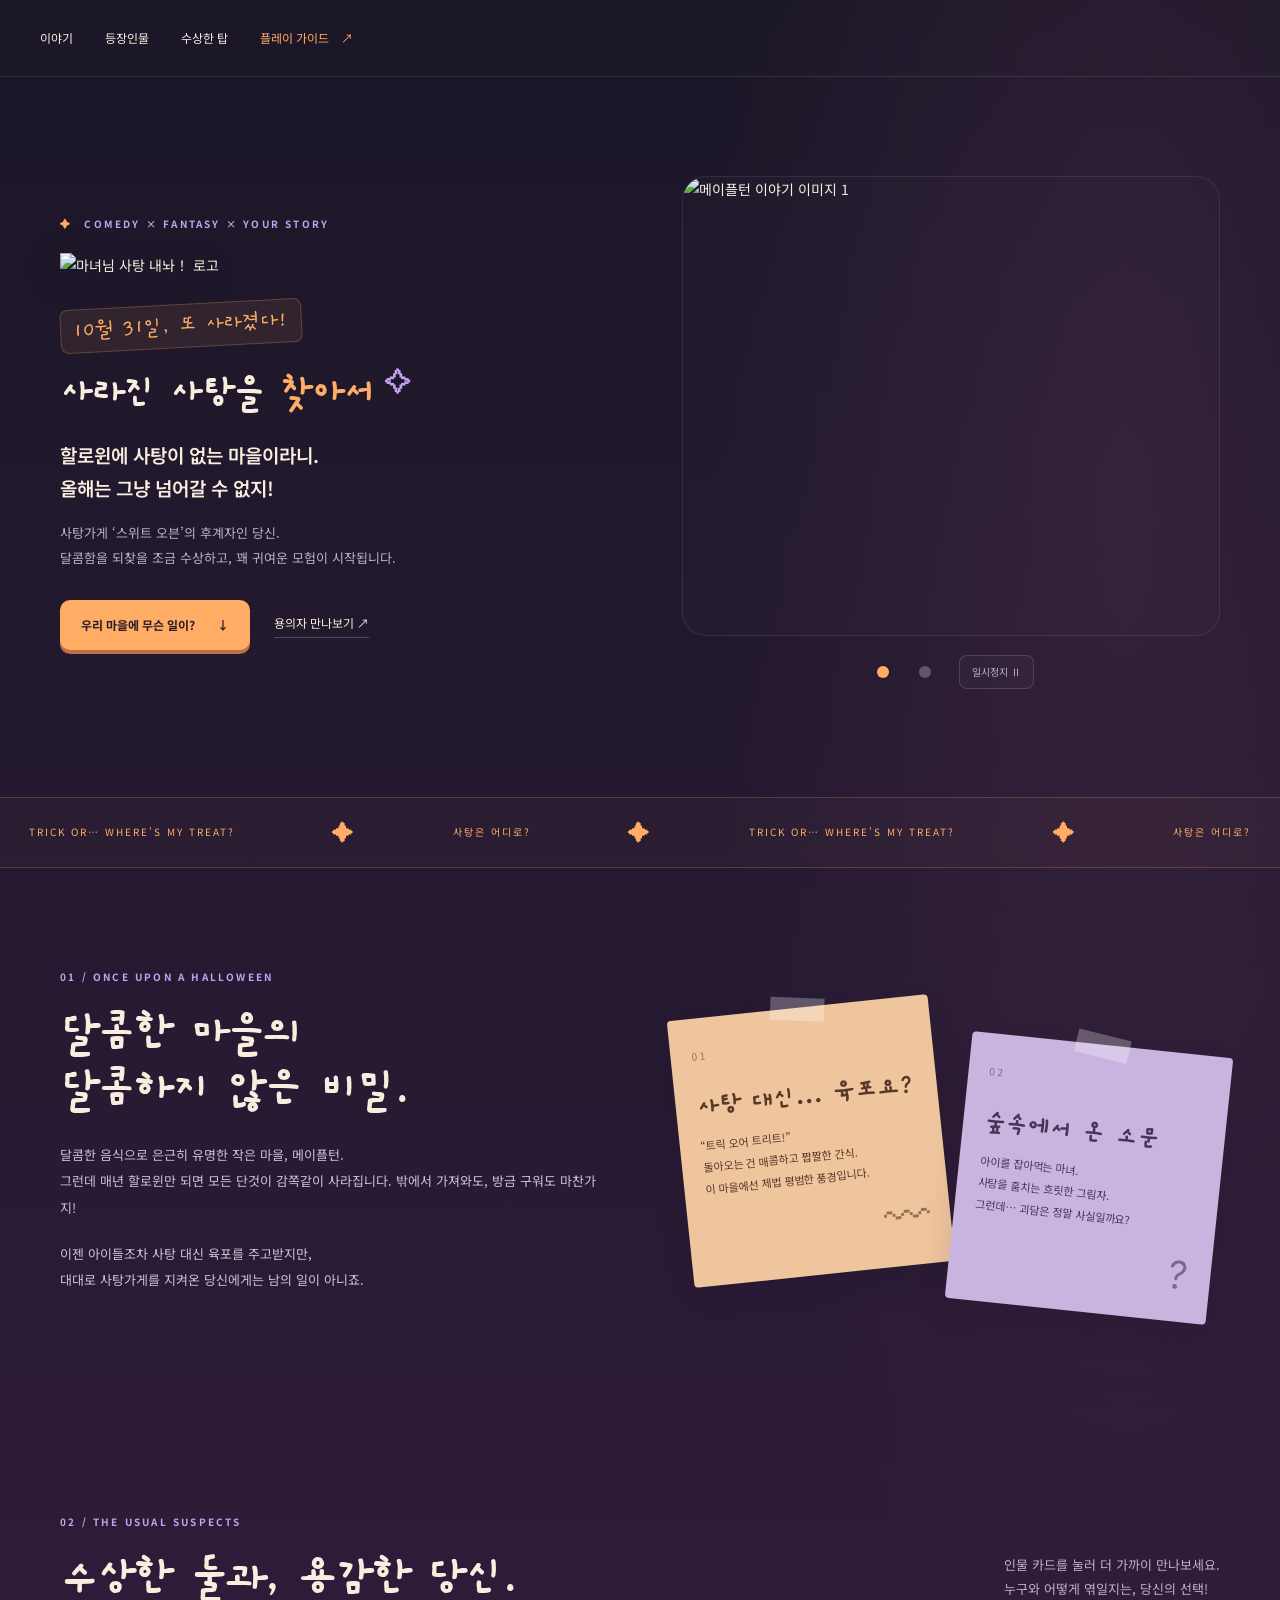
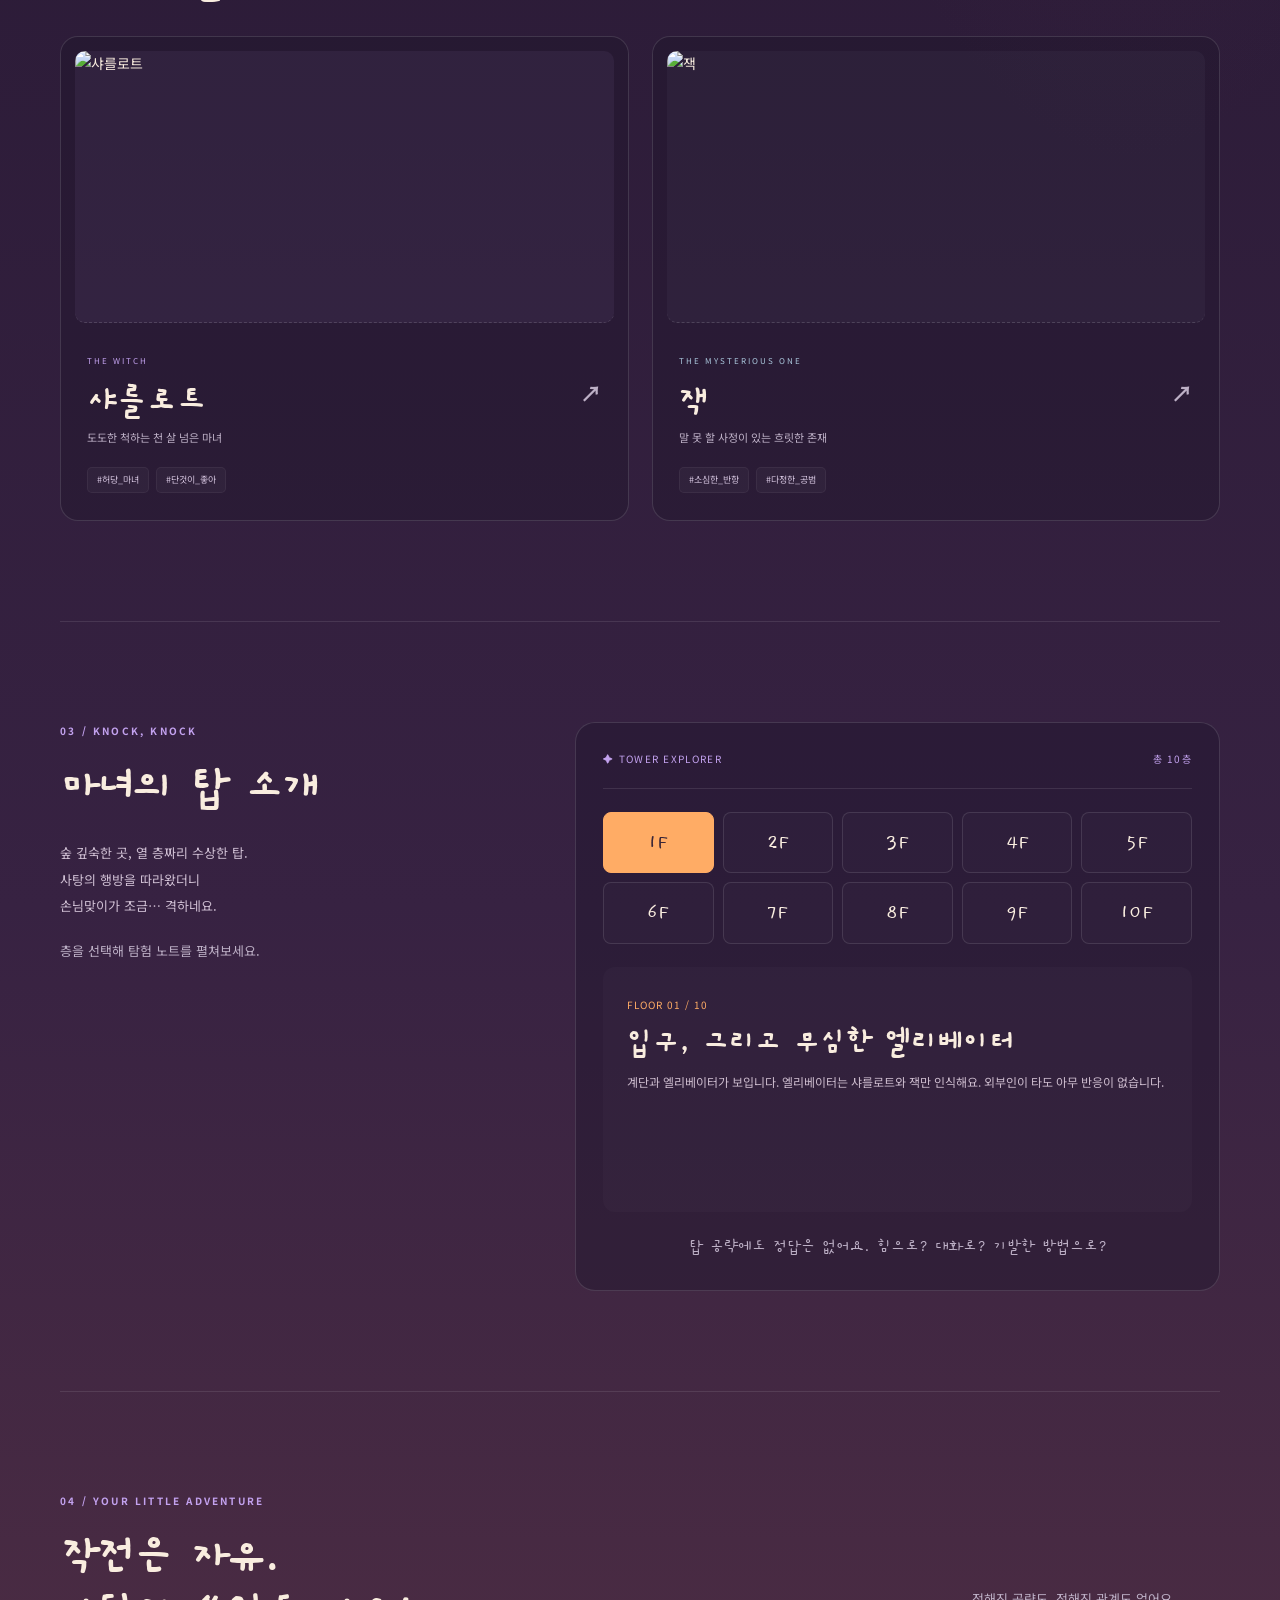
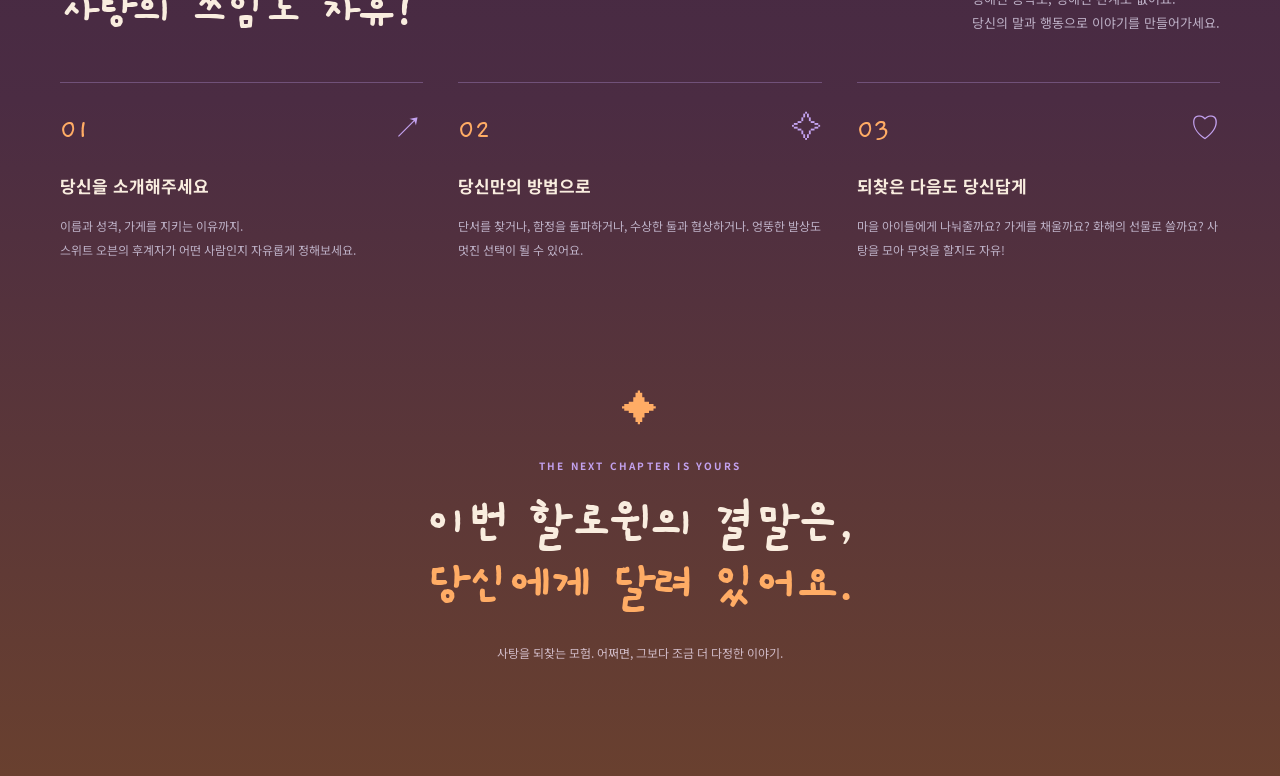
==== index.html @ b14e4f84 "사이트" ====
<!doctype html>
<html lang="ko">
<head>
  <meta charset="UTF-8"><meta name="viewport" content="width=device-width, initial-scale=1">
  <meta name="theme-color" content="#20172e"><meta name="description" content="할로윈마다 사라지는 사탕, 수상한 마녀와 흐릿한 공범. 메이플턴의 사탕가게 후계자가 되어 당신만의 모험을 시작하세요.">
  <title>마녀님 사탕 내놔！</title>
  <link rel="preconnect" href="https://fonts.googleapis.com"><link rel="preconnect" href="https://fonts.gstatic.com" crossorigin>
  <link href="https://fonts.googleapis.com/css2?family=Gaegu:wght@400;700&family=Noto+Sans+KR:wght@400;500;600;700;800&display=swap" rel="stylesheet">
  <link rel="stylesheet" href="./style.css"><script src="./script.js" defer></script>
</head>
<body>
<a class="skip" href="#main">본문으로 건너뛰기</a>
<header class="header"><nav aria-label="주요 메뉴"><a href="#story">이야기</a><a href="#characters">등장인물</a><a href="#tower">수상한 탑</a><a href="#guide">플레이 가이드 <span>↗</span></a></nav></header>
<main id="main">
<section class="hero wrap" aria-labelledby="hero-title">
  <div class="hero-copy"><p class="eyebrow"><span class="tiny-star">✦</span> COMEDY × FANTASY × YOUR STORY</p><img class="hero-logo" src="https://raw.githubusercontent.com/cotton408/a/refs/heads/main/site3.png" alt="마녀님 사탕 내놔！ 로고" decoding="async"><div class="date-tag">10월 31일, 또 사라졌다!</div><h1 id="hero-title">사라진 사탕을 <span>찾아서</span><i aria-hidden="true">✧</i></h1><p class="hero-lead">할로윈에 사탕이 없는 마을이라니.<br>올해는 그냥 넘어갈 수 없지!</p><p class="muted">사탕가게 ‘스위트 오븐’의 후계자인 당신.<br>달콤함을 되찾을 조금 수상하고, 꽤 귀여운 모험이 시작됩니다.</p><div class="hero-actions"><a class="btn primary" href="#story">우리 마을에 무슨 일이? <span>↓</span></a><a class="text-link" href="#characters">용의자 만나보기 ↗</a></div></div>
  <div class="hero-art hero-slideshow" role="region" aria-roledescription="슬라이드 쇼" aria-label="메이플턴 이야기 이미지">
    <div class="slide-stage">
      <img class="hero-slide is-active" src="https://raw.githubusercontent.com/cotton408/a/refs/heads/main/site1.png" alt="메이플턴 이야기 이미지 1" decoding="async" fetchpriority="high" aria-hidden="false">
      <img class="hero-slide" src="https://raw.githubusercontent.com/cotton408/a/refs/heads/main/site2.png" alt="메이플턴 이야기 이미지 2" decoding="async" aria-hidden="true">
    </div>
    <div class="slide-controls"><button type="button" class="slide-dot" aria-label="첫 번째 이미지 보기" aria-pressed="true" data-slide="0"></button><button type="button" class="slide-dot" aria-label="두 번째 이미지 보기" aria-pressed="false" data-slide="1"></button><button type="button" class="slide-pause" aria-label="자동 전환 일시정지">일시정지 Ⅱ</button></div>
  </div>
</section>
<div class="ticker" aria-hidden="true"><span>TRICK OR… WHERE'S MY TREAT?</span><b>✦</b><span>사탕은 어디로?</span><b>✦</b><span>TRICK OR… WHERE'S MY TREAT?</span><b>✦</b><span>사탕은 어디로?</span></div>
<section id="story" class="section wrap story"><div><p class="eyebrow">01 / ONCE UPON A HALLOWEEN</p><h2>달콤한 마을의<br>달콤하지 않은 비밀.</h2><p class="body-copy">달콤한 음식으로 은근히 유명한 작은 마을, 메이플턴.<br>그런데 매년 할로윈만 되면 모든 단것이 감쪽같이 사라집니다. 밖에서 가져와도, 방금 구워도 마찬가지!</p><p class="body-copy">이젠 아이들조차 사탕 대신 육포를 주고받지만,<br>대대로 사탕가게를 지켜온 당신에게는 남의 일이 아니죠.</p></div><div class="story-notes"><article class="note note-orange"><span class="note-number">01</span><h3>사탕 대신… 육포요?</h3><p>“트릭 오어 트리트!”<br>돌아오는 건 매콤하고 짭짤한 간식.<br>이 마을에선 제법 평범한 풍경입니다.</p><span class="note-doodle" aria-hidden="true">〰</span></article><article class="note note-purple"><span class="note-number">02</span><h3>숲속에서 온 소문</h3><p>아이를 잡아먹는 마녀.<br>사탕을 훔치는 흐릿한 그림자.<br>그런데… 괴담은 정말 사실일까요?</p><span class="note-doodle" aria-hidden="true">?</span></article></div></section>
<section id="characters" class="section wrap"><div class="section-top"><div><p class="eyebrow">02 / THE USUAL SUSPECTS</p><h2>수상한 둘과, 용감한 당신.</h2></div><p class="muted">인물 카드를 눌러 더 가까이 만나보세요.<br>누구와 어떻게 엮일지는, 당신의 선택!</p></div><div class="character-grid">
<button class="character witch" data-character="charlotte" aria-haspopup="dialog"><div class="portrait character-image"><img src="https://ywoo.uk/candys/샤를로트/1.png" alt="샤를로트" loading="lazy" decoding="async"></div><div class="character-info"><span class="character-index">THE WITCH</span><h3>샤를로트 <span>↗</span></h3><p>도도한 척하는 천 살 넘은 마녀</p><div class="tags"><span>#허당_마녀</span><span>#단것이_좋아</span></div></div></button>
<button class="character jack" data-character="jack" aria-haspopup="dialog"><div class="portrait character-image"><img src="https://ywoo.uk/candys/잭/1.png" alt="잭" loading="lazy" decoding="async"></div><div class="character-info"><span class="character-index">THE MYSTERIOUS ONE</span><h3>잭 <span>↗</span></h3><p>말 못 할 사정이 있는 흐릿한 존재</p><div class="tags"><span>#소심한_반항</span><span>#다정한_공범</span></div></div></button>
</div></section>
<section id="tower" class="section wrap tower-section"><div class="tower-intro"><p class="eyebrow">03 / KNOCK, KNOCK</p><h2>마녀의 탑 소개</h2><p class="body-copy">숲 깊숙한 곳, 열 층짜리 수상한 탑.<br>사탕의 행방을 따라왔더니<br>손님맞이가 조금… 격하네요.</p><p class="muted">층을 선택해 탐험 노트를 펼쳐보세요.</p></div><div class="tower-explorer"><div class="tower-bar"><span>✦ TOWER EXPLORER</span><span>총 10층</span></div><div class="floor-buttons" role="group" aria-label="탑의 층 선택"></div><article class="floor-detail" aria-live="polite"></article><p class="tower-hint">탑 공략에도 정답은 없어요. 힘으로? 대화로? 기발한 방법으로?</p></div></section>
<section id="guide" class="section wrap"><div class="section-top"><div><p class="eyebrow">04 / YOUR LITTLE ADVENTURE</p><h2>작전은 자유.<br>사탕의 쓰임도 자유!</h2></div><p class="muted">정해진 공략도, 정해진 관계도 없어요.<br>당신의 말과 행동으로 이야기를 만들어가세요.</p></div><div class="guide-grid"><article><span class="guide-icon">01 <i>↗</i></span><h3>당신을 소개해주세요</h3><p>이름과 성격, 가게를 지키는 이유까지.<br>스위트 오븐의 후계자가 어떤 사람인지 자유롭게 정해보세요.</p></article><article><span class="guide-icon">02 <i>✧</i></span><h3>당신만의 방법으로</h3><p>단서를 찾거나, 함정을 돌파하거나, 수상한 둘과 협상하거나. 엉뚱한 발상도 멋진 선택이 될 수 있어요.</p></article><article><span class="guide-icon">03 <i>♡</i></span><h3>되찾은 다음도 당신답게</h3><p>마을 아이들에게 나눠줄까요? 가게를 채울까요? 화해의 선물로 쓸까요? 사탕을 모아 무엇을 할지도 자유!</p></article></div>

<div class="closing"><span class="closing-star" aria-hidden="true">✦</span><p class="eyebrow">THE NEXT CHAPTER IS YOURS</p><h2>이번 할로윈의 결말은,<br><span>당신에게 달려 있어요.</span></h2><p>사탕을 되찾는 모험. 어쩌면, 그보다 조금 더 다정한 이야기.</p></div>
</section>
</main>
<dialog id="character-dialog" aria-labelledby="dialog-title"><div class="modal-top"><span>MAPLETON CHARACTER FILE</span><button id="close-dialog" aria-label="상세 설명 닫기">×</button></div><div id="dialog-body"></div></dialog>
</body></html>
---- style.css ----
:root{--ink:#f9eddf;--muted:#bdb0c6;--orange:#ffac65;--purple:#c3a2ef;--line:#ffffff19;--hand:'Gaegu',cursive;--sans:'Noto Sans KR',sans-serif}*{box-sizing:border-box}html{scroll-behavior:smooth;scroll-padding-top:92px}body{margin:0;color:var(--ink);font-family:var(--sans);background:radial-gradient(ellipse at 88% 12%,#59335150,transparent 26%),linear-gradient(180deg,#1b1727 0%,#2b1b37 36%,#372242 63%,#4b2c43 83%,#69402f 100%);font-size:14px;line-height:1.8}a{color:inherit;text-decoration:none}button{font:inherit;color:inherit;cursor:pointer}button,a{-webkit-tap-highlight-color:transparent}button:focus-visible,a:focus-visible{outline:3px solid var(--orange);outline-offset:6px}::selection{background:#ffac65;color:#20172e}.wrap{width:min(1160px,calc(100% - 80px));margin-inline:auto}.header{max-width:1320px;margin:auto;display:flex;justify-content:space-between;align-items:center;padding:27px 40px;border-bottom:1px solid var(--line);gap:24px}.brand{display:flex;align-items:center;gap:12px;font-size:15px;font-weight:800;letter-spacing:1.3px;line-height:1.4}.brand-icon{font-size:36px;color:var(--orange)}.brand small{display:block;color:var(--muted);font-size:10px;font-weight:400;letter-spacing:1px;margin-top:4px}nav{display:flex;gap:32px;font-size:12px}nav a:hover{color:var(--orange)}nav a:last-child{color:var(--orange)}nav span{margin-left:9px}.hero{min-height:720px;padding-block:72px 80px;display:grid;grid-template-columns:1.1fr 1fr;align-items:center;gap:30px}.eyebrow{font-size:10px;font-weight:700;letter-spacing:2.2px;color:var(--purple);margin:0 0 20px}.tiny-star{color:var(--orange);margin-right:7px}.date-tag{display:inline-block;background:#ffac6515;border:1px solid #ffac6540;border-radius:8px;padding:1px 13px;font-family:var(--hand);font-size:22px;color:var(--orange);transform:rotate(-3deg);margin:8px 0 15px}h1,h2,h3,p{margin-top:0}h1{font-family:var(--hand);font-size:clamp(65px,6.7vw,94px);font-weight:700;line-height:.99;letter-spacing:-5px;margin-bottom:24px}h1 span{color:var(--orange)}h1 i{display:inline-block;font-style:normal;font-size:55px;color:var(--purple);margin-left:24px;vertical-align:top}.hero-lead{font-size:19px;font-weight:600;line-height:1.7;margin-bottom:17px}.muted{font-size:13px;line-height:1.9;color:var(--muted)}.hero-actions{display:flex;align-items:center;flex-wrap:wrap;gap:24px;margin-top:30px}.btn{display:inline-flex;justify-content:center;align-items:center;gap:22px;border-radius:10px;padding:13px 20px;border:1px solid transparent;font-size:12px;font-weight:700;transition:transform .2s,background .2s}.btn:hover{transform:translateY(-3px)}.primary{background:var(--orange);color:#2c1c29;box-shadow:0 4px 0 #bd7048}.text-link{font-size:12px;border-bottom:1px solid #ffffff35;padding-bottom:4px}.hero-meta{display:flex;gap:17px;flex-wrap:wrap;margin-top:31px;font-size:10px;color:var(--muted)}.hero-art{height:480px;position:relative;display:flex;align-items:center;justify-content:center}.orbit{position:absolute;width:440px;height:440px;border:1px dashed #c3a2ef30;border-radius:50%;transform:rotate(-20deg)}.placeholder{background:repeating-linear-gradient(135deg,transparent,transparent 13px,#ffffff02 13px,#ffffff02 14px);border:1px dashed #c3a2ef55;display:flex;align-items:center;justify-content:center;flex-direction:column}.hero-placeholder{width:330px;height:385px;border-radius:160px 160px 32px 32px;background-color:#bba2d00b;box-shadow:inset 0 0 90px #a888d20d;transform:rotate(3deg);gap:23px}.placeholder-title{font-family:var(--hand);font-size:29px;line-height:1.1;text-align:center;color:#c3a8d7}.placeholder small{font-size:8px;letter-spacing:1.6px;color:#bca5c4}.ghost{position:relative;width:91px;height:104px;border-radius:50% 50% 17% 17%;background:#ddcfe8;box-shadow:0 0 60px #d4bbff23;animation:float 4s ease-in-out infinite}.ghost:after{content:'';position:absolute;bottom:-9px;left:0;width:100%;height:22px;background:radial-gradient(circle at 15px 0,#ddcfe8 15px,transparent 16px) 0 0/30px 22px}.ghost span{position:absolute;top:41px;left:26px;width:6px;height:10px;background:#4a3659;border-radius:50%}.ghost span+span{left:59px}.ghost b{position:absolute;left:40px;top:58px;width:13px;height:6px;border-bottom:2px solid #4a3659;border-radius:50%}.art-label{position:absolute;top:8px;left:28px;font-size:9px;letter-spacing:3px;transform:rotate(-8deg);color:var(--purple)}.sticker{position:absolute;font-family:var(--hand);font-weight:700;line-height:1.1;box-shadow:0 8px 25px #0002}.sticker span{display:block;font-size:14px;font-weight:400;margin-top:6px}.sticker-one{left:-12px;bottom:67px;background:var(--orange);color:#4d2d2b;transform:rotate(-12deg);padding:17px 23px;font-size:29px;border-radius:7px}.sticker-two{right:-3px;top:91px;background:var(--purple);color:#44324e;transform:rotate(12deg);font-size:36px;padding:12px 19px;border-radius:50% 50% 45% 45%}.spark{position:absolute;color:var(--orange);font-size:55px}.s1{left:3px;top:80px}.s2{right:18px;bottom:68px;font-size:32px;color:var(--purple)}.floating-candy{position:absolute;right:40px;top:20px;font-size:25px;transform:rotate(20deg);color:var(--orange)}.art-caption{position:absolute;bottom:0;font-family:var(--hand);font-size:17px;color:var(--muted)}.ticker{border-block:1px solid #ffac6533;display:flex;justify-content:space-around;align-items:center;gap:40px;padding:16px 0;overflow:hidden;white-space:nowrap;background:#ffac6507;font-size:10px;letter-spacing:2px;color:var(--orange)}.ticker b{font-size:21px}.section{padding-block:100px;scroll-margin-top:15px}h2{font-family:var(--hand);font-size:48px;line-height:1.15;letter-spacing:-1.8px;margin-bottom:25px}.body-copy{font-size:13px;line-height:2.05;color:#d0c0d4;margin-bottom:19px}.story{display:grid;grid-template-columns:1fr 1fr;gap:80px;align-items:center}.quote{border-left:2px solid var(--orange);padding-left:20px;margin-top:28px;font-family:var(--hand);font-size:25px;color:var(--orange)}.quote small{display:block;font-family:var(--sans);font-size:10px;color:var(--muted);margin-top:8px}.story-notes{display:flex;gap:16px;align-items:center}.note{position:relative;width:50%;min-height:268px;border-radius:4px;padding:24px 21px;box-shadow:0 15px 30px #140c2020}.note-orange{background:#efc59e;color:#573929;transform:rotate(-6deg)}.note-purple{background:#c9b4e0;color:#493458;transform:rotate(6deg);margin-top:75px}.note:before{content:'';position:absolute;top:-10px;left:calc(50% - 27px);width:54px;height:23px;background:#fff4;transform:rotate(8deg)}.note-number{font-size:10px;letter-spacing:2px;opacity:.6}.note h3{font-family:var(--hand);font-size:27px;line-height:1.15;margin:24px 0 12px}.note p{font-size:11px;line-height:2}.note-doodle{position:absolute;right:20px;bottom:3px;font-family:var(--hand);font-size:46px;opacity:.6}.section-top{display:flex;justify-content:space-between;align-items:end;gap:30px;margin-bottom:30px}.section-top h2{margin-bottom:0}.section-top .muted{margin-bottom:4px}.character-grid{display:grid;grid-template-columns:repeat(2,minmax(0,1fr));gap:23px}.character{padding:0;text-align:left;border:1px solid #ffffff20;border-radius:18px;overflow:hidden;background:#17122240;transition:transform .25s,border-color .25s}.character:hover{transform:translateY(-8px);border-color:var(--purple)}.portrait{border:0;border-bottom:1px dashed #ffffff25;height:272px;position:relative;margin:14px 14px 0;border-radius:10px;background-color:#e6b6810a;gap:18px}.witch .portrait{background-color:#b795e312}.jack .portrait{background-color:#b7cce30b}.portrait-symbol{font-family:var(--hand);font-size:96px;color:#efc59e99;line-height:1}.witch .portrait-symbol{color:#c9a5ed99}.jack .portrait-symbol{color:#c9d9ed99}.role-tag{position:absolute;top:13px;left:12px;font-family:var(--hand);font-size:18px;background:#20172890;padding:2px 9px;border-radius:5px;color:var(--ink)}.character-info{padding:23px 26px 27px}.character-index{font-size:8px;letter-spacing:2px;color:var(--orange)}.witch .character-index{color:var(--purple)}.jack .character-index{color:#abc8dd}.character h3{font-family:var(--hand);font-size:36px;margin:6px 0 0;line-height:1.4}.character h3 span{float:right;font-family:var(--sans);font-size:22px;color:var(--muted)}.character p{font-size:11px;color:var(--muted);margin-bottom:19px}.tags{display:flex;gap:7px;flex-wrap:wrap}.tags span{font-size:9px;background:#ffffff08;padding:4px 9px;border:1px solid #ffffff0d;border-radius:5px;color:#d5c5df}.section-foot{font-family:var(--hand);font-size:19px;text-align:center;color:var(--muted);margin:26px 0 0}.tower-section{display:grid;grid-template-columns:.8fr 1.2fr;gap:85px;border-block:1px solid var(--line)}.tower-sketch{width:230px;height:145px;border-radius:100px 100px 12px 12px;margin-top:25px;gap:4px}.tower-sketch>span{font-size:45px;color:var(--purple);line-height:1.3}.tower-sketch small{text-align:center;font-size:8px}.tower-explorer{background:#1d152c65;border:1px solid #ffffff20;border-radius:20px;padding:27px;align-self:center}.tower-bar{display:flex;justify-content:space-between;color:var(--purple);font-size:10px;letter-spacing:1.3px;padding-bottom:20px;border-bottom:1px solid var(--line)}.floor-buttons{display:grid;grid-template-columns:repeat(5,1fr);gap:9px;margin:23px 0}.floor-buttons button{background:#ffffff04;border:1px solid #ffffff1c;border-radius:8px;padding:10px;font-family:var(--hand);font-size:22px}.floor-buttons button:hover{background:#ffffff12}.floor-buttons button[aria-pressed=true]{background:var(--orange);color:#392537;border-color:var(--orange)}.floor-detail{min-height:245px;border-radius:12px;padding:24px;background:#ffffff05}.floor-label{color:var(--orange);font-size:10px;letter-spacing:1px}.floor-detail h3{font-family:var(--hand);font-size:32px;margin:7px 0 10px;line-height:1.2}.floor-detail p{color:#cdbcce;font-size:12px}.floor-detail pre{white-space:pre-wrap;word-break:keep-all;font-family:var(--sans);font-size:11px;border:1px dashed #c3a2ef50;border-radius:6px;padding:12px;margin:15px 0 0;color:var(--purple)}.floor-detail details{font-size:12px;color:#e7b9a1}.floor-detail summary{cursor:pointer;padding:8px 0}.tower-hint{text-align:center;font-family:var(--hand);font-size:17px;color:var(--muted);margin:20px 0 0}.guide-grid{display:grid;grid-template-columns:repeat(3,1fr);gap:35px;margin-top:42px}.guide-grid article{border-top:1px solid #c3a2ef50;padding-top:20px}.guide-icon{font-family:var(--hand);font-size:30px;color:var(--orange);display:flex;justify-content:space-between}.guide-icon i{font-style:normal;color:var(--purple)}.guide-grid h3{font-size:17px;margin:14px 0 13px}.guide-grid p{font-size:12px;line-height:2;color:var(--muted)}.prompt-box{margin-top:46px;display:flex;align-items:center;justify-content:space-between;gap:25px;border:1px dashed #e4c6e440;border-radius:14px;padding:28px 32px;background:#ffffff03}.prompt-box .eyebrow{font-size:8px;margin-bottom:7px}.prompt-box h3{font-family:var(--hand);font-size:25px;margin-bottom:8px}.prompt-box p:last-child{font-size:12px;color:#e2d0df;margin-bottom:0}.secondary{flex-shrink:0;background:#ffffff08;border-color:#ffffff25;font-size:11px}.closing{text-align:center;padding-top:100px}.closing-star{display:block;font-size:36px;color:var(--orange);margin-bottom:18px}.closing h2{font-size:53px}.closing h2 span{color:var(--orange)}.closing>p:not(.eyebrow){font-size:12px;color:#d0bac6}.closing .btn{margin-top:13px}.closing>small{display:block;font-size:10px;color:#c9afb8;margin-top:20px}footer{padding-block:30px;border-top:1px solid #ffffff20;display:flex;align-items:center;justify-content:space-between;gap:20px}footer .brand{font-size:11px;color:var(--orange)}footer p,footer>a:last-child{font-size:9px;color:#d1b7ba;margin:0}dialog{background:#2b2039;color:var(--ink);border:1px solid #b99bd04d;border-radius:20px;width:min(620px,calc(100% - 32px));max-height:85dvh;padding:0;box-shadow:0 30px 100px #0007;opacity:0;transform:translateY(15px);transition:opacity .23s,transform .23s}dialog.visible{opacity:1;transform:translateY(0)}dialog::backdrop{background:#100b1acc;backdrop-filter:blur(7px);opacity:0;transition:opacity .23s}dialog.visible::backdrop{opacity:1}.modal-top{display:flex;justify-content:space-between;align-items:center;padding:15px 25px;border-bottom:1px solid var(--line);font-size:9px;letter-spacing:2px;color:var(--purple);position:sticky;top:0;background:#2b2039;z-index:1}.modal-top button{border:0;background:#ffffff08;border-radius:50%;width:36px;height:36px;font-size:25px}.modal-content{padding:28px 32px}.modal-content h2{margin-bottom:8px}.modal-content .profile-meta{color:var(--orange);font-size:12px}.modal-content blockquote{margin:22px 0;padding:15px 20px;background:#ffffff05;border-left:2px solid var(--purple);font-family:var(--hand);font-size:25px;line-height:1.4}.modal-content p,.modal-content li{font-size:13px;color:#d6c8dd}.modal-content h3{font-size:14px;color:var(--orange);margin:25px 0 8px}.modal-content details{border-top:1px solid var(--line);padding-top:18px;margin-top:24px}.modal-content summary{cursor:pointer;font-size:12px;color:var(--purple)}#toast{position:fixed;bottom:25px;left:50%;transform:translate(-50%,12px);background:#f4debc;color:#372238;border-radius:10px;padding:12px 20px;box-shadow:0 8px 30px #0004;opacity:0;pointer-events:none;transition:.2s;z-index:5;font-size:12px;width:max-content;max-width:90%;text-align:center}#toast.show{opacity:1;transform:translate(-50%,0)}.skip{position:fixed;top:-100px;background:var(--orange);color:#20172e;padding:10px;z-index:10}.skip:focus{top:0}@keyframes float{50%{transform:translateY(-11px) rotate(-4deg)}}@media(min-width:1450px){.hero{min-height:780px}}@media(max-width:1000px){.wrap{width:calc(100% - 48px)}.hero{gap:12px}.hero-art{transform:scale(.87)}.hero-actions{gap:17px}.story{gap:35px}.story-notes{gap:10px}.note{padding:22px 16px}.tower-section{gap:40px}.character-info{padding:20px}.portrait{height:240px}.hero-meta{gap:10px}}@media(max-width:900px){.header{padding:20px 24px;flex-wrap:wrap;gap:20px}.brand{font-size:13px}nav{justify-content:space-between;gap:16px;width:100%;font-size:11px}.hero{grid-template-columns:1fr;padding-top:45px;padding-bottom:25px;gap:20px}.hero-copy{text-align:center}.hero .eyebrow{font-size:9px;letter-spacing:1.5px}h1{font-size:78px;letter-spacing:-4px}.hero-lead{font-size:17px}.hero .muted{font-size:12px}.hero-actions,.hero-meta{justify-content:center}.hero-art{height:440px;transform:scale(.9);max-width:430px;width:100%;margin:auto}.hero-placeholder{width:290px;height:350px}.orbit{width:360px;height:360px}.sticker-one{left:0}.sticker-two{right:0}.art-caption{font-size:15px;bottom:4px}.section{padding-block:65px}h2{font-size:39px}.story{grid-template-columns:1fr;gap:35px}.story-notes{padding-inline:10px;gap:20px}.note{min-height:220px}.note-purple{margin-top:25px}.section-top{display:block}.section-top .muted{margin-top:17px}.character-grid{grid-template-columns:1fr;gap:20px}.character{display:grid;grid-template-columns:42% 58%;min-height:210px}.portrait{height:auto;margin:10px 0 10px 10px;border-bottom:0;border-right:1px dashed #ffffff25;gap:14px}.portrait small{font-size:6px;letter-spacing:.5px}.portrait-symbol{font-size:68px}.role-tag{font-size:14px;top:10px;left:8px}.character-info{padding:32px 17px 23px}.character h3{font-size:32px}.character p{font-size:10px}.tags{gap:5px}.tags span{font-size:8px;padding:3px 6px}.section-foot{font-size:16px}.tower-section{grid-template-columns:1fr;gap:30px}.tower-intro{position:relative}.tower-intro .body-copy{max-width:68%}.tower-sketch{position:absolute;right:0;bottom:0;width:100px;height:125px}.tower-sketch small{font-size:6px;letter-spacing:.5px}.tower-explorer{padding:19px}.floor-detail{padding:21px;min-height:255px}.guide-grid{grid-template-columns:1fr;gap:16px;margin-top:25px}.guide-grid article{position:relative;padding-left:55px}.guide-icon{position:absolute;left:0;top:20px;font-size:25px}.guide-icon i{display:none}.guide-grid h3{margin-top:0}.prompt-box{padding:23px;display:block;margin-top:30px}.prompt-box .btn{margin-top:20px}.closing{padding-top:65px}.closing h2{font-size:39px}.closing>p:not(.eyebrow){font-size:11px}footer{flex-wrap:wrap;padding-block:25px}footer p{order:3;width:100%;font-size:8px}.modal-content{padding:24px}.modal-content h2{font-size:38px}}@media(prefers-reduced-motion:reduce){html{scroll-behavior:auto}*,*:before,*:after{animation:none!important;transition:none!important}}

.hero-copy,.hero-art,.tower-intro,.tower-explorer,.character-info{min-width:0}.hero-art .orbit{max-width:100%}.art-caption{text-align:center;width:100%}.hero .eyebrow{overflow-wrap:anywhere}@media(max-width:480px){.wrap{width:calc(100% - 36px)}.header{padding-inline:18px}nav{gap:10px;font-size:10px}h1{font-size:clamp(48px,17vw,78px)}.hero-placeholder{width:min(290px,90%)}.hero-art{height:410px}.hero .eyebrow{font-size:8px;letter-spacing:1px}.hero-meta{font-size:9px}.sticker-one{font-size:24px;padding:13px}.sticker-two{font-size:28px;padding:12px}.story-notes{gap:12px;padding-inline:0}.note{padding:20px 12px}.note h3{font-size:23px}.note p{font-size:10px}.character-info{padding-inline:12px}.character h3{font-size:29px}.portrait small{font-size:5px}.floor-buttons{gap:6px}.floor-buttons button{padding:8px 4px}.tower-sketch{width:80px}.tower-sketch small{font-size:5px}}
body{overflow-x:clip}
.character-image{overflow:hidden}.character-image img{display:block;width:100%;height:100%;object-fit:cover;object-position:center 20%}@media(max-width:900px){.character-image{position:relative}.character-image img{position:absolute;inset:0}}

/* Main image slideshow */
.hero-art.hero-slideshow{display:flex;flex-direction:column;gap:18px;transform:none;width:100%;max-width:100%;height:auto;min-width:0}
.slide-stage{position:relative;width:100%;height:460px;overflow:hidden;border-radius:24px;background:#ffffff03;border:1px solid #ffffff15}
.hero-slide{position:absolute;inset:0;display:block;width:100%;height:100%;object-fit:contain;opacity:0;transition:opacity 1.2s ease-in-out;pointer-events:none}
.hero-slide.is-active{opacity:1}
.slide-controls{display:flex;align-items:center;justify-content:center;gap:12px;min-height:36px}
.slide-dot{width:30px;height:32px;position:relative;padding:0;background:transparent;border:0}
.slide-dot:after{content:'';position:absolute;left:9px;top:10px;width:12px;height:12px;border-radius:50%;background:#b7a2cc66;transition:background .2s}
.slide-dot[aria-pressed=true]:after{background:var(--orange)}
.slide-pause{border:1px solid #ffffff25;border-radius:8px;background:#ffffff06;padding:7px 12px;font-size:10px;color:var(--muted);margin-left:7px}
@media(max-width:900px){.hero-art.hero-slideshow{max-width:520px;margin:12px auto 0}.slide-stage{height:auto;aspect-ratio:1/1}}
@media(prefers-reduced-motion:reduce){.hero-slide{transition:none}}
.hero-logo{display:block;width:min(320px,100%);height:auto;object-fit:contain;margin:0 0 24px}@media(max-width:900px){.hero-logo{margin-inline:auto;width:min(280px,85%)}}
/* Emphasize the logo over the introductory heading. */ .hero h1{font-size:clamp(36px,3.5vw,48px);line-height:1.12;letter-spacing:-2px;margin-bottom:18px}.hero h1 i{font-size:30px;margin-left:14px}.hero-logo{width:min(460px,100%);margin-bottom:30px;filter:drop-shadow(0 8px 20px #120c2033)}@media(max-width:900px){.hero h1{font-size:clamp(32px,7vw,42px)}.hero h1 i{font-size:27px}.hero-logo{width:min(440px,100%);margin-inline:auto;margin-bottom:26px}}
.hero h1{font-size:clamp(28px,3.1vw,42px);white-space:nowrap;letter-spacing:-1.5px;margin-top:8px;margin-bottom:24px}.hero h1 i{font-size:.65em;margin-left:10px}.hero-logo{margin-bottom:18px}@media(max-width:900px){.hero h1{font-size:clamp(22px,6.3vw,40px);letter-spacing:-1px}.hero-logo{margin-bottom:18px}}
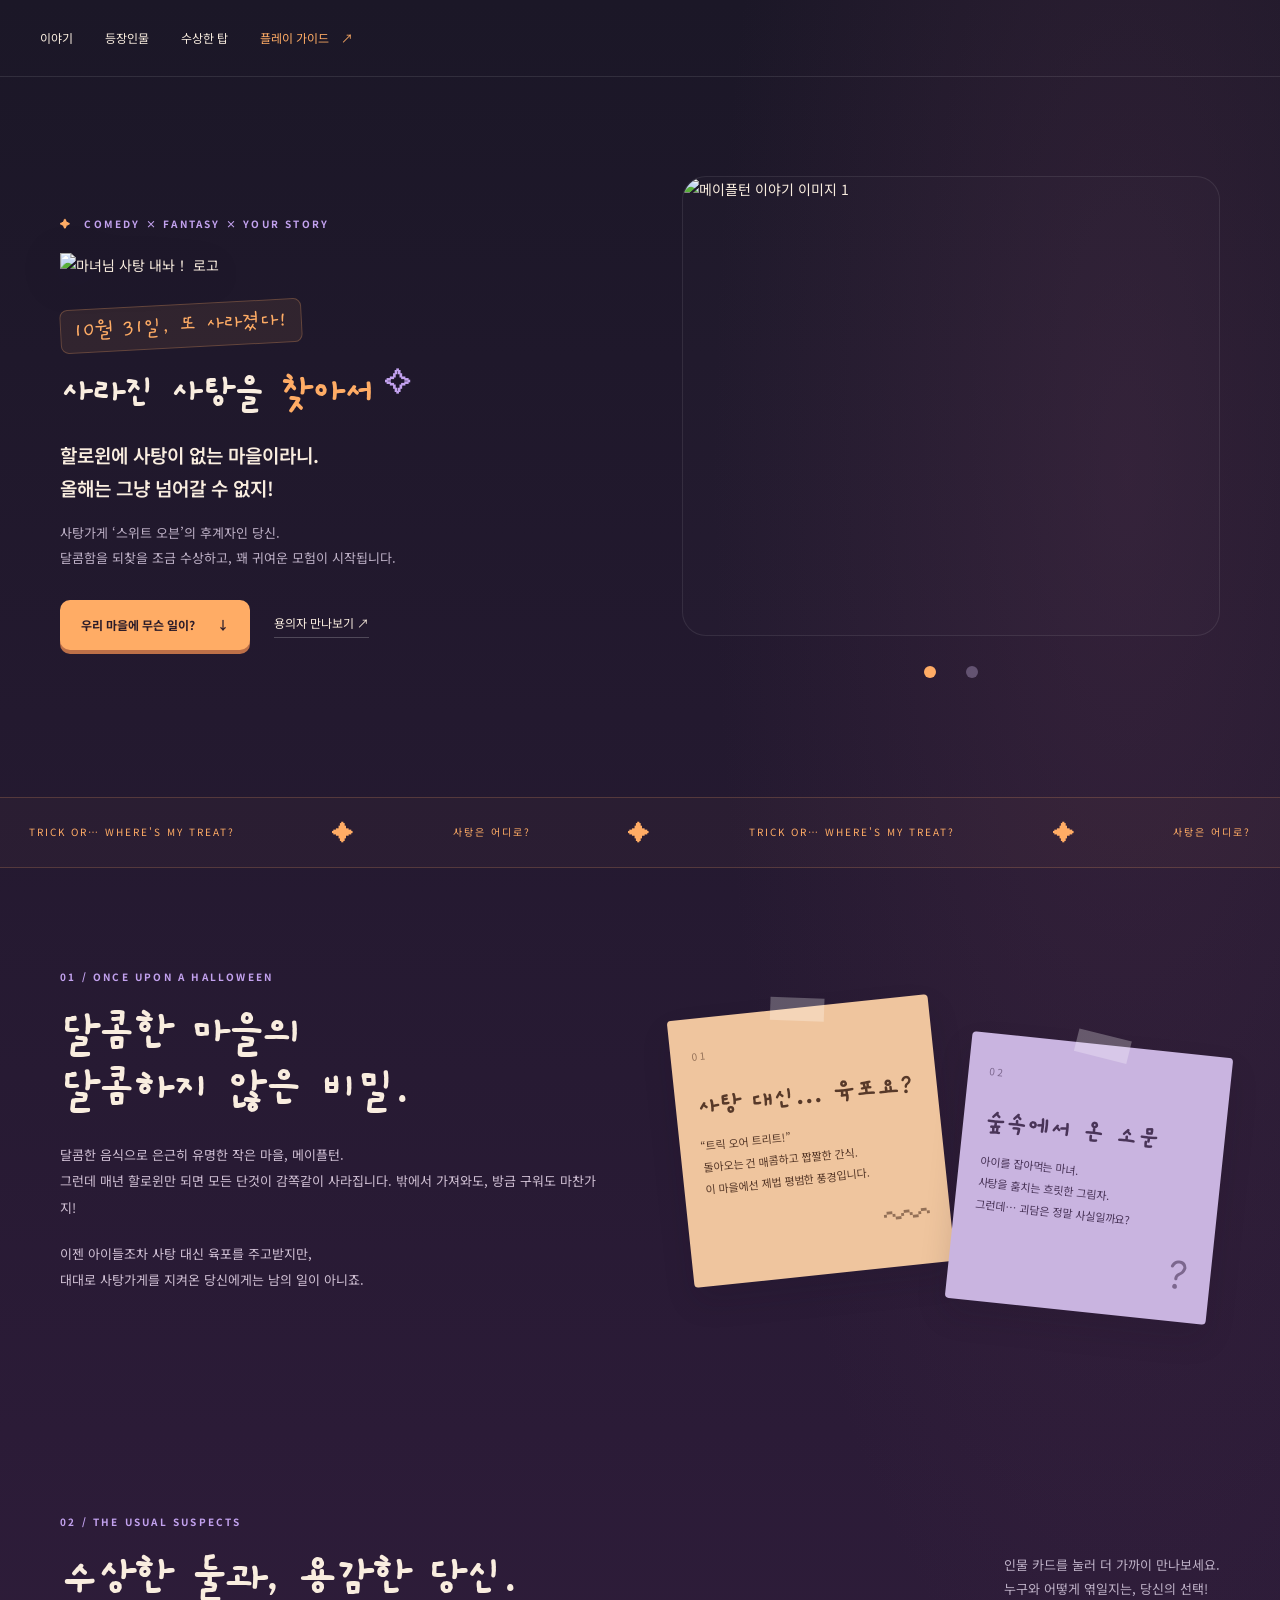
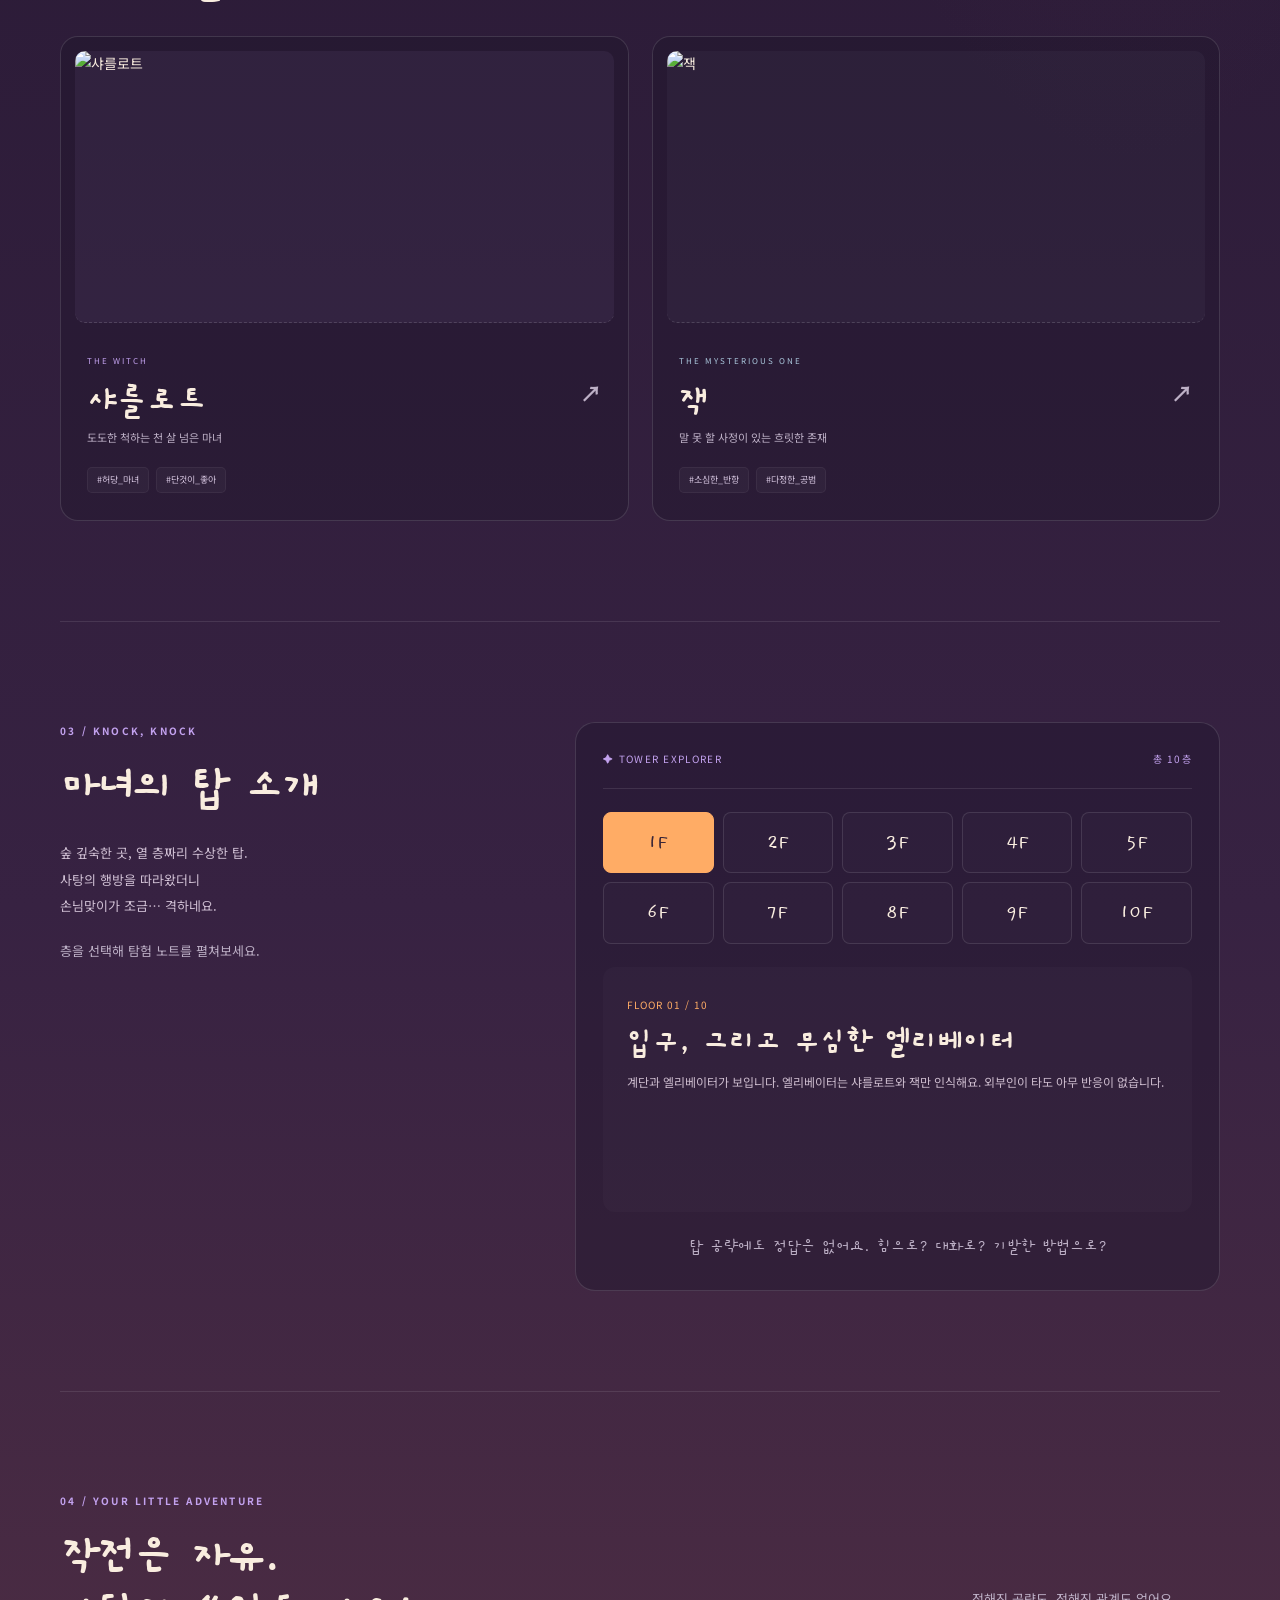
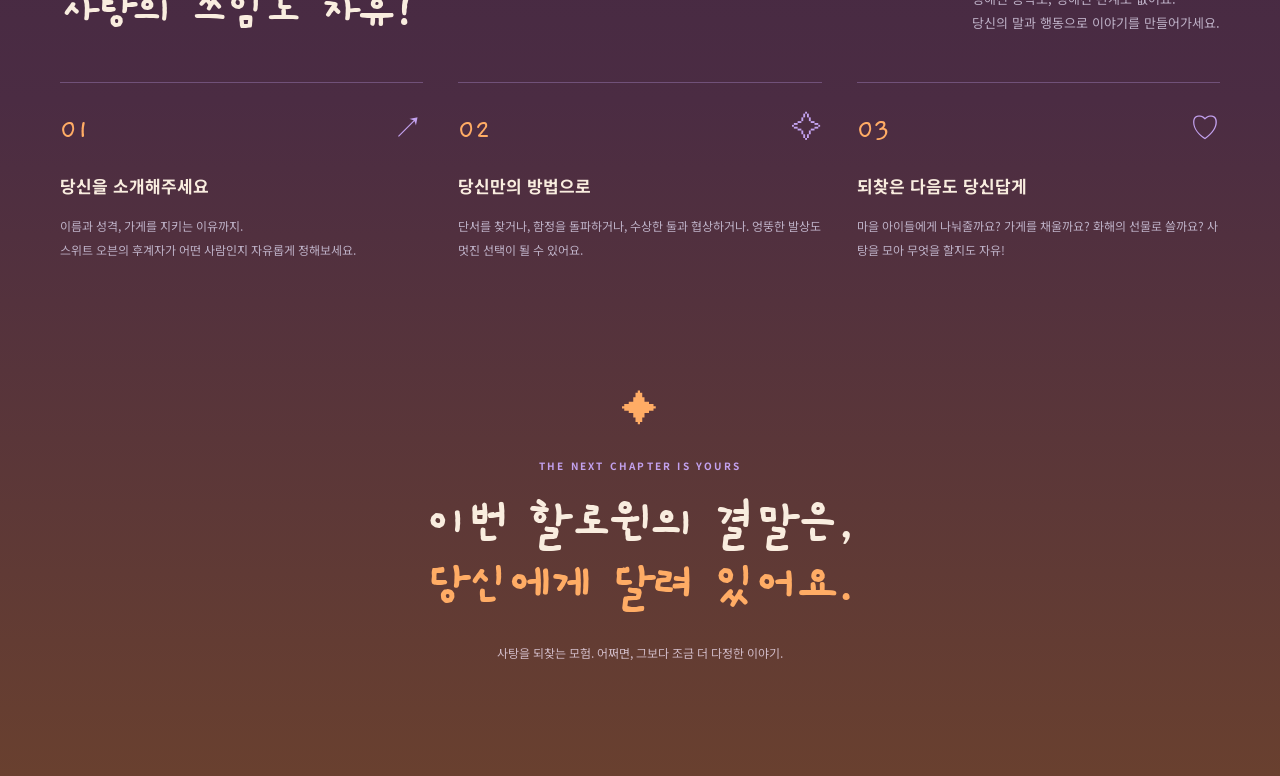
==== commit 7bf7d4cd: "사이트" ====
--- a/index.html
+++ b/index.html
@@ -19,7 +19,7 @@
       <img class="hero-slide is-active" src="https://raw.githubusercontent.com/cotton408/a/refs/heads/main/site1.png" alt="메이플턴 이야기 이미지 1" decoding="async" fetchpriority="high" aria-hidden="false">
       <img class="hero-slide" src="https://raw.githubusercontent.com/cotton408/a/refs/heads/main/site2.png" alt="메이플턴 이야기 이미지 2" decoding="async" aria-hidden="true">
     </div>
-    <div class="slide-controls"><button type="button" class="slide-dot" aria-label="첫 번째 이미지 보기" aria-pressed="true" data-slide="0"></button><button type="button" class="slide-dot" aria-label="두 번째 이미지 보기" aria-pressed="false" data-slide="1"></button><button type="button" class="slide-pause" aria-label="자동 전환 일시정지">일시정지 Ⅱ</button></div>
+    <div class="slide-controls"><button type="button" class="slide-dot" aria-label="첫 번째 이미지 보기" aria-pressed="true" data-slide="0"></button><button type="button" class="slide-dot" aria-label="두 번째 이미지 보기" aria-pressed="false" data-slide="1"></button></div>
   </div>
 </section>
 <div class="ticker" aria-hidden="true"><span>TRICK OR… WHERE'S MY TREAT?</span><b>✦</b><span>사탕은 어디로?</span><b>✦</b><span>TRICK OR… WHERE'S MY TREAT?</span><b>✦</b><span>사탕은 어디로?</span></div>
